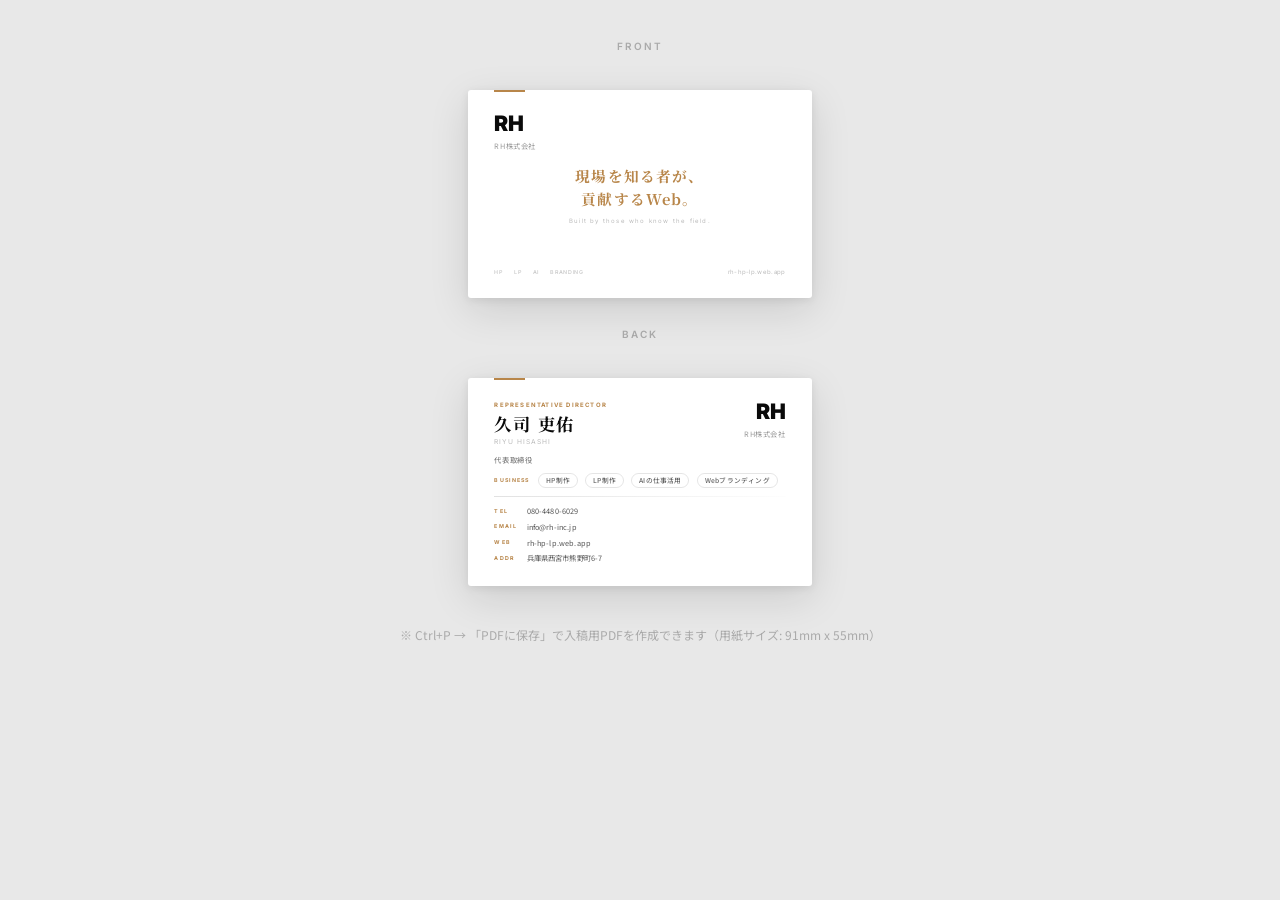
==== business-card-print.html @ c4619685 "Initial commit: RH株式会社 ポートフォリオサイト" ====
<!DOCTYPE html>
<html lang="ja">
<head>
  <meta charset="UTF-8">
  <title>RH株式会社 — 名刺 印刷用</title>
  <link rel="preconnect" href="https://fonts.googleapis.com">
  <link rel="preconnect" href="https://fonts.gstatic.com" crossorigin>
  <link href="https://fonts.googleapis.com/css2?family=Noto+Sans+JP:wght@300;400;500;700;900&family=Noto+Serif+JP:wght@400;700&family=Inter:wght@300;400;600;700;800;900&display=swap" rel="stylesheet">
  <style>
    * { margin: 0; padding: 0; box-sizing: border-box; }

    :root {
      --black: #0A0A0A;
      --gold: #B8864A;
      --white: #FFFFFF;
      --font-ja: 'Noto Sans JP', sans-serif;
      --font-serif: 'Noto Serif JP', serif;
      --font-en: 'Inter', sans-serif;
    }

    body {
      background: #fff;
      font-family: var(--font-ja);
    }

    @page {
      size: 91mm 55mm;
      margin: 0;
    }

    .page {
      width: 91mm;
      height: 55mm;
      position: relative;
      overflow: hidden;
      page-break-after: always;
    }

    /* ===================== FRONT ===================== */
    .front {
      background: var(--white);
      display: flex;
      flex-direction: column;
      justify-content: space-between;
      padding: 6mm 7mm;
    }

    .front::after {
      content: '';
      position: absolute;
      top: 0; left: 7mm;
      width: 8mm; height: 0.5mm;
      background: var(--gold);
    }

    .front-top { position: relative; z-index: 1; }

    .front-logo {
      font-family: var(--font-en);
      font-size: 16pt;
      font-weight: 900;
      color: var(--black);
      letter-spacing: -0.02em;
      line-height: 1;
    }

    .front-company {
      font-size: 5.5pt;
      font-weight: 400;
      color: #999;
      margin-top: 1.5mm;
      letter-spacing: 0.08em;
    }

    .front-middle {
      position: absolute;
      top: 50%;
      left: 50%;
      transform: translate(-50%, -50%);
      text-align: center;
      z-index: 1;
    }

    .front-tagline {
      font-family: var(--font-serif);
      font-size: 11pt;
      font-weight: 700;
      color: var(--gold);
      letter-spacing: 0.08em;
      line-height: 1.6;
    }

    .front-tagline-en {
      font-family: var(--font-en);
      font-size: 4.5pt;
      font-weight: 400;
      color: #BBB;
      letter-spacing: 0.2em;
      margin-top: 1.5mm;
    }

    .front-bottom {
      position: relative;
      z-index: 1;
      display: flex;
      justify-content: space-between;
      align-items: flex-end;
    }

    .front-services {
      display: flex;
      gap: 3mm;
    }

    .front-services span {
      font-family: var(--font-en);
      font-size: 4pt;
      font-weight: 600;
      color: #CCC;
      letter-spacing: 0.12em;
      text-transform: uppercase;
    }

    .front-url {
      font-family: var(--font-en);
      font-size: 4.5pt;
      font-weight: 400;
      color: #BBB;
      letter-spacing: 0.05em;
    }

    /* ===================== BACK ===================== */
    .back {
      background: var(--white);
      display: flex;
      flex-direction: column;
      justify-content: space-between;
      padding: 6mm 7mm;
    }

    .back::after {
      content: '';
      position: absolute;
      top: 0; left: 7mm;
      width: 8mm; height: 0.5mm;
      background: var(--gold);
    }

    .back-top {
      display: flex;
      justify-content: space-between;
      align-items: flex-start;
    }

    .back-position {
      font-family: var(--font-en);
      font-size: 4.5pt;
      font-weight: 700;
      letter-spacing: 0.2em;
      color: var(--gold);
      text-transform: uppercase;
      margin-bottom: 2mm;
    }

    .back-name-ja {
      font-family: var(--font-serif);
      font-size: 13pt;
      font-weight: 700;
      color: var(--black);
      letter-spacing: 0.1em;
      line-height: 1;
    }

    .back-name-en {
      font-family: var(--font-en);
      font-size: 5pt;
      font-weight: 400;
      color: #BBB;
      letter-spacing: 0.15em;
      margin-top: 1.5mm;
    }

    .back-name-title {
      font-size: 5.5pt;
      font-weight: 500;
      color: #888;
      margin-top: 2mm;
      letter-spacing: 0.08em;
    }

    .back-logo-block {
      text-align: right;
    }

    .back-logo-rh {
      font-family: var(--font-en);
      font-size: 16pt;
      font-weight: 900;
      color: var(--black);
      letter-spacing: -0.02em;
      line-height: 1;
    }

    .back-logo-company {
      font-size: 5.5pt;
      font-weight: 400;
      color: #999;
      margin-top: 1.5mm;
      letter-spacing: 0.08em;
    }

    /* Services */
    .back-services-section {
      display: flex;
      align-items: center;
      gap: 2.5mm;
    }

    .back-services-label {
      font-family: var(--font-en);
      font-size: 4pt;
      font-weight: 700;
      letter-spacing: 0.2em;
      color: var(--gold);
      text-transform: uppercase;
      flex-shrink: 0;
    }

    .back-services-list {
      display: flex;
      gap: 2mm;
      flex-wrap: wrap;
    }

    .back-services-list span {
      font-size: 5pt;
      font-weight: 500;
      color: #666;
      padding: 0.3mm 1.8mm;
      border: 0.2mm solid rgba(0,0,0,.1);
      border-radius: 3mm;
      letter-spacing: 0.03em;
    }

    /* Divider */
    .back-divider {
      width: 100%;
      height: 0.15mm;
      background: linear-gradient(90deg, var(--black), rgba(0,0,0,.06));
      opacity: 0.12;
    }

    /* Bottom info */
    .back-bottom {
      display: flex;
      justify-content: space-between;
      align-items: flex-end;
    }

    .back-info {
      display: flex;
      flex-direction: column;
      gap: 1.2mm;
    }

    .back-info-row {
      display: flex;
      align-items: center;
      gap: 2.5mm;
    }

    .back-info-label {
      font-family: var(--font-en);
      font-size: 4pt;
      font-weight: 700;
      letter-spacing: 0.2em;
      color: var(--gold);
      text-transform: uppercase;
      width: 6mm;
      flex-shrink: 0;
    }

    .back-info-value {
      font-size: 5.5pt;
      font-weight: 400;
      color: #555;
      letter-spacing: 0.02em;
    }

    /* ===== Screen preview ===== */
    @media screen {
      body {
        background: #E8E8E8;
        display: flex;
        flex-direction: column;
        align-items: center;
        padding: 40px 20px;
        gap: 30px;
      }

      .page {
        box-shadow: 0 2px 8px rgba(0,0,0,.08), 0 12px 40px rgba(0,0,0,.12);
        border-radius: 3px;
      }

      .label {
        font-family: var(--font-en);
        font-size: 10px;
        font-weight: 600;
        letter-spacing: 0.2em;
        color: #AAA;
        text-transform: uppercase;
        margin-bottom: 8px;
      }

      .note {
        font-size: 12px;
        color: #AAA;
        margin-top: 10px;
      }
    }

    @media print {
      .label, .note { display: none; }
    }
  </style>
</head>
<body>

  <div class="label">Front</div>

  <!-- ===== FRONT ===== -->
  <div class="page front">
    <div class="front-top">
      <div class="front-logo">RH</div>
      <div class="front-company">RH株式会社</div>
    </div>

    <div class="front-middle">
      <div class="front-tagline">現場を知る者が、<br>貢献するWeb。</div>
      <div class="front-tagline-en">Built by those who know the field.</div>
    </div>

    <div class="front-bottom">
      <div class="front-services">
        <span>HP</span>
        <span>LP</span>
        <span>AI</span>
        <span>Branding</span>
      </div>
      <div class="front-url">rh-hp-lp.web.app</div>
    </div>
  </div>

  <div class="label">Back</div>

  <!-- ===== BACK ===== -->
  <div class="page back">
    <div class="back-top">
      <div class="back-name-block">
        <div class="back-position">Representative Director</div>
        <div class="back-name-ja">久司 吏佑</div>
        <div class="back-name-en">RIYU HISASHI</div>
        <div class="back-name-title">代表取締役</div>
      </div>
      <div class="back-logo-block">
        <div class="back-logo-rh">RH</div>
        <div class="back-logo-company">RH株式会社</div>
      </div>
    </div>

    <div class="back-services-section">
      <div class="back-services-label">Business</div>
      <div class="back-services-list">
        <span>HP制作</span><span>LP制作</span><span>AIの仕事活用</span><span>Webブランディング</span>
      </div>
    </div>

    <div class="back-divider"></div>

    <div class="back-bottom">
      <div class="back-info">
        <div class="back-info-row">
          <span class="back-info-label">Tel</span>
          <span class="back-info-value">080-4480-6029</span>
        </div>
        <div class="back-info-row">
          <span class="back-info-label">Email</span>
          <span class="back-info-value">info@rh-inc.jp</span>
        </div>
        <div class="back-info-row">
          <span class="back-info-label">Web</span>
          <span class="back-info-value">rh-hp-lp.web.app</span>
        </div>
        <div class="back-info-row">
          <span class="back-info-label">Addr</span>
          <span class="back-info-value">兵庫県西宮市熊野町6-7</span>
        </div>
      </div>
    </div>
  </div>

  <p class="note">※ Ctrl+P → 「PDFに保存」で入稿用PDFを作成できます（用紙サイズ: 91mm x 55mm）</p>

</body>
</html>
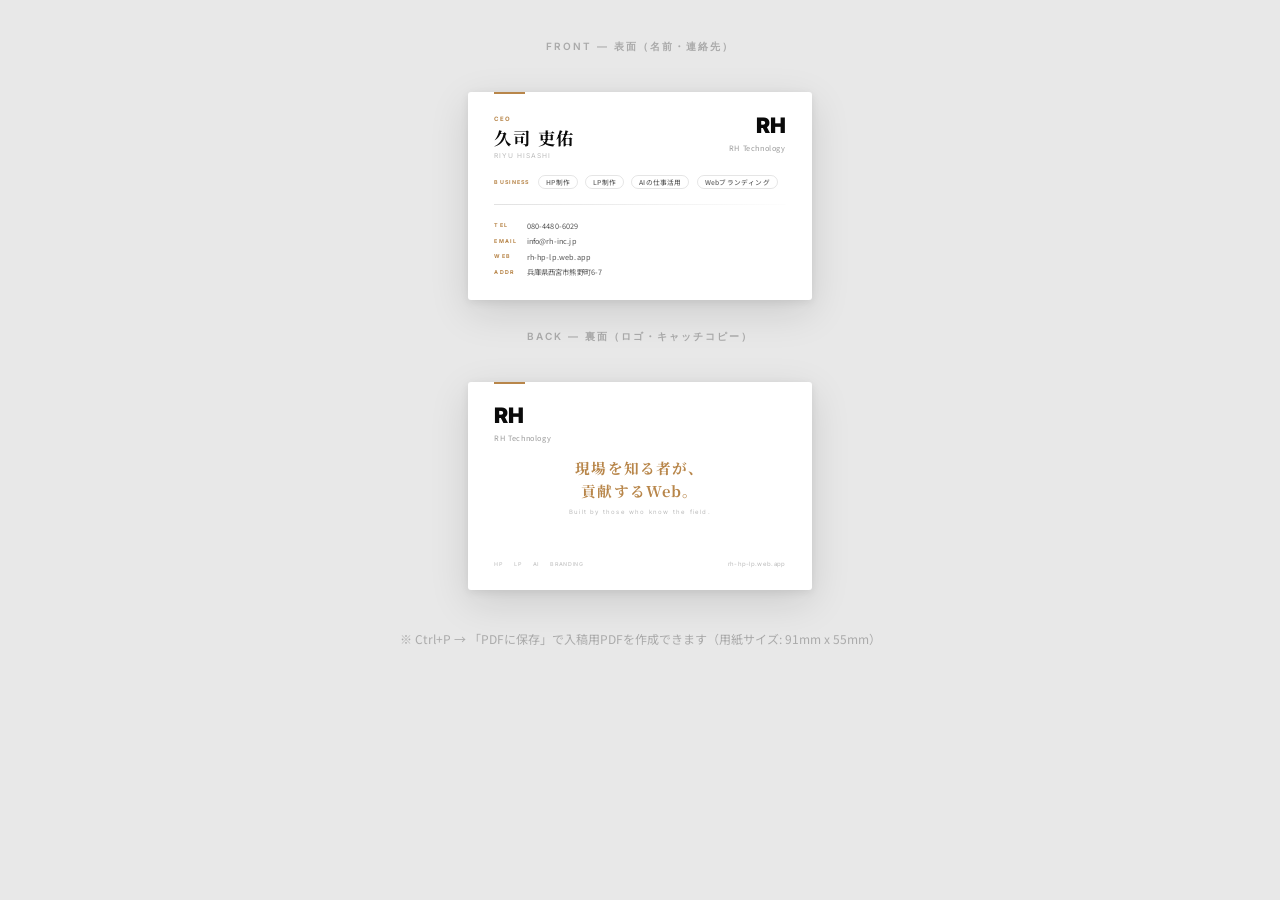
==== commit 46e564e8: "RH株式会社→RH Technologyへの名称変更、AIによる業務効率化サポート追加、電話番号削除 Co-Authored-By: Claude Opus 4.6 <noreply@anthropi" ====
--- a/business-card-print.html
+++ b/business-card-print.html
@@ -2,7 +2,7 @@
 <html lang="ja">
 <head>
   <meta charset="UTF-8">
-  <title>RH株式会社 — 名刺 印刷用</title>
+  <title>RH Technology — 名刺 印刷用</title>
   <link rel="preconnect" href="https://fonts.googleapis.com">
   <link rel="preconnect" href="https://fonts.gstatic.com" crossorigin>
   <link href="https://fonts.googleapis.com/css2?family=Noto+Sans+JP:wght@300;400;500;700;900&family=Noto+Serif+JP:wght@400;700&family=Inter:wght@300;400;600;700;800;900&display=swap" rel="stylesheet">
@@ -327,45 +327,19 @@
 </head>
 <body>
 
-  <div class="label">Front</div>
-
-  <!-- ===== FRONT ===== -->
-  <div class="page front">
-    <div class="front-top">
-      <div class="front-logo">RH</div>
-      <div class="front-company">RH株式会社</div>
-    </div>
-
-    <div class="front-middle">
-      <div class="front-tagline">現場を知る者が、<br>貢献するWeb。</div>
-      <div class="front-tagline-en">Built by those who know the field.</div>
-    </div>
-
-    <div class="front-bottom">
-      <div class="front-services">
-        <span>HP</span>
-        <span>LP</span>
-        <span>AI</span>
-        <span>Branding</span>
-      </div>
-      <div class="front-url">rh-hp-lp.web.app</div>
-    </div>
-  </div>
-
-  <div class="label">Back</div>
-
-  <!-- ===== BACK ===== -->
+  <div class="label">Front — 表面（名前・連絡先）</div>
+
+  <!-- ===== FRONT — 名前・連絡先 ===== -->
   <div class="page back">
     <div class="back-top">
       <div class="back-name-block">
-        <div class="back-position">Representative Director</div>
+        <div class="back-position">CEO</div>
         <div class="back-name-ja">久司 吏佑</div>
         <div class="back-name-en">RIYU HISASHI</div>
-        <div class="back-name-title">代表取締役</div>
       </div>
       <div class="back-logo-block">
         <div class="back-logo-rh">RH</div>
-        <div class="back-logo-company">RH株式会社</div>
+        <div class="back-logo-company">RH Technology</div>
       </div>
     </div>
 
@@ -400,6 +374,31 @@
     </div>
   </div>
 
+  <div class="label">Back — 裏面（ロゴ・キャッチコピー）</div>
+
+  <!-- ===== BACK — ロゴ・キャッチコピー ===== -->
+  <div class="page front">
+    <div class="front-top">
+      <div class="front-logo">RH</div>
+      <div class="front-company">RH Technology</div>
+    </div>
+
+    <div class="front-middle">
+      <div class="front-tagline">現場を知る者が、<br>貢献するWeb。</div>
+      <div class="front-tagline-en">Built by those who know the field.</div>
+    </div>
+
+    <div class="front-bottom">
+      <div class="front-services">
+        <span>HP</span>
+        <span>LP</span>
+        <span>AI</span>
+        <span>Branding</span>
+      </div>
+      <div class="front-url">rh-hp-lp.web.app</div>
+    </div>
+  </div>
+
   <p class="note">※ Ctrl+P → 「PDFに保存」で入稿用PDFを作成できます（用紙サイズ: 91mm x 55mm）</p>
 
 </body>
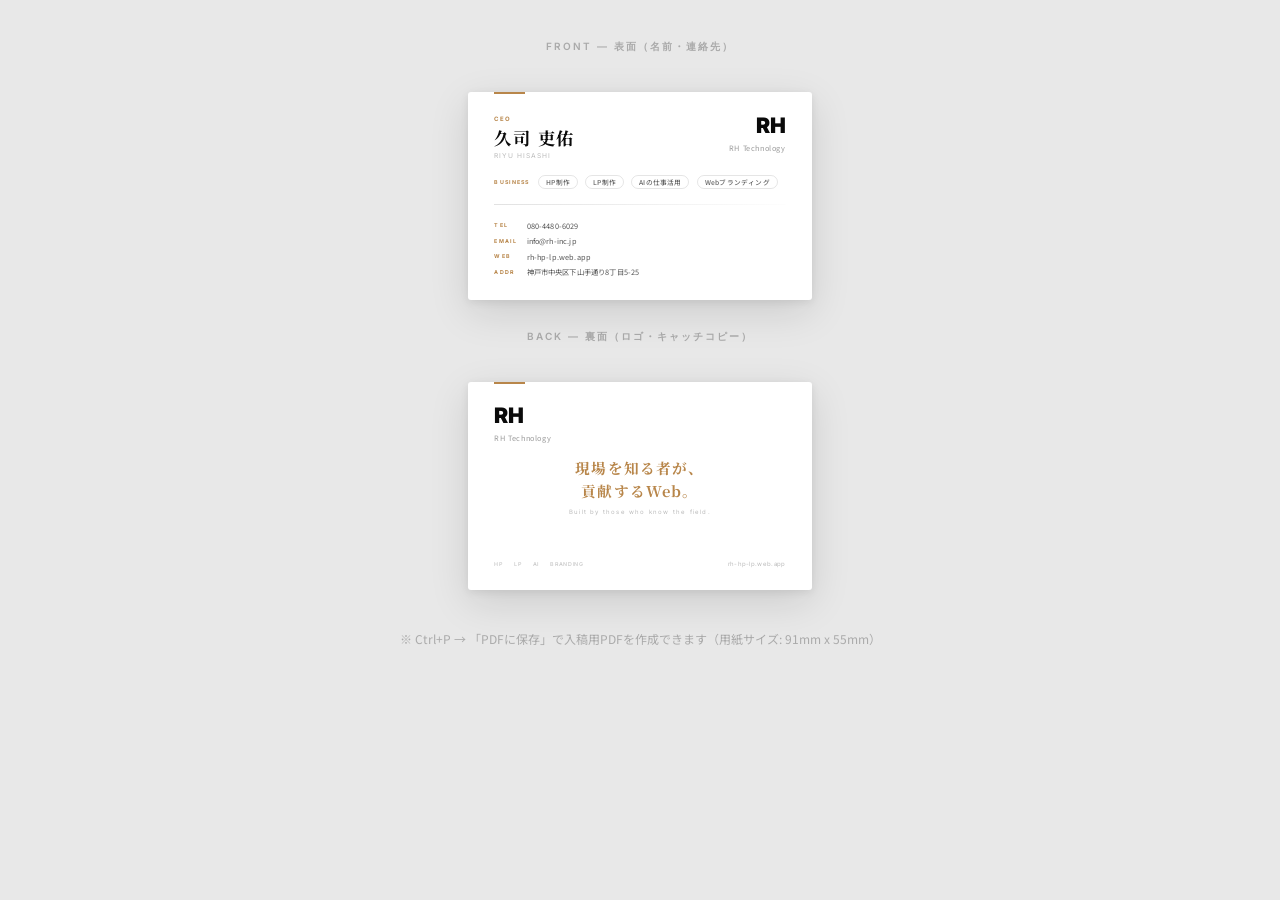
==== commit 30fc0e13: "名刺PDF・HTMLの更新 Co-Authored-By: Claude Opus 4.6 (1M context) <noreply@anthropic.com>" ====
--- a/business-card-print.html
+++ b/business-card-print.html
@@ -368,7 +368,7 @@
         </div>
         <div class="back-info-row">
           <span class="back-info-label">Addr</span>
-          <span class="back-info-value">兵庫県西宮市熊野町6-7</span>
+          <span class="back-info-value">神戸市中央区下山手通り8丁目5-25</span>
         </div>
       </div>
     </div>
